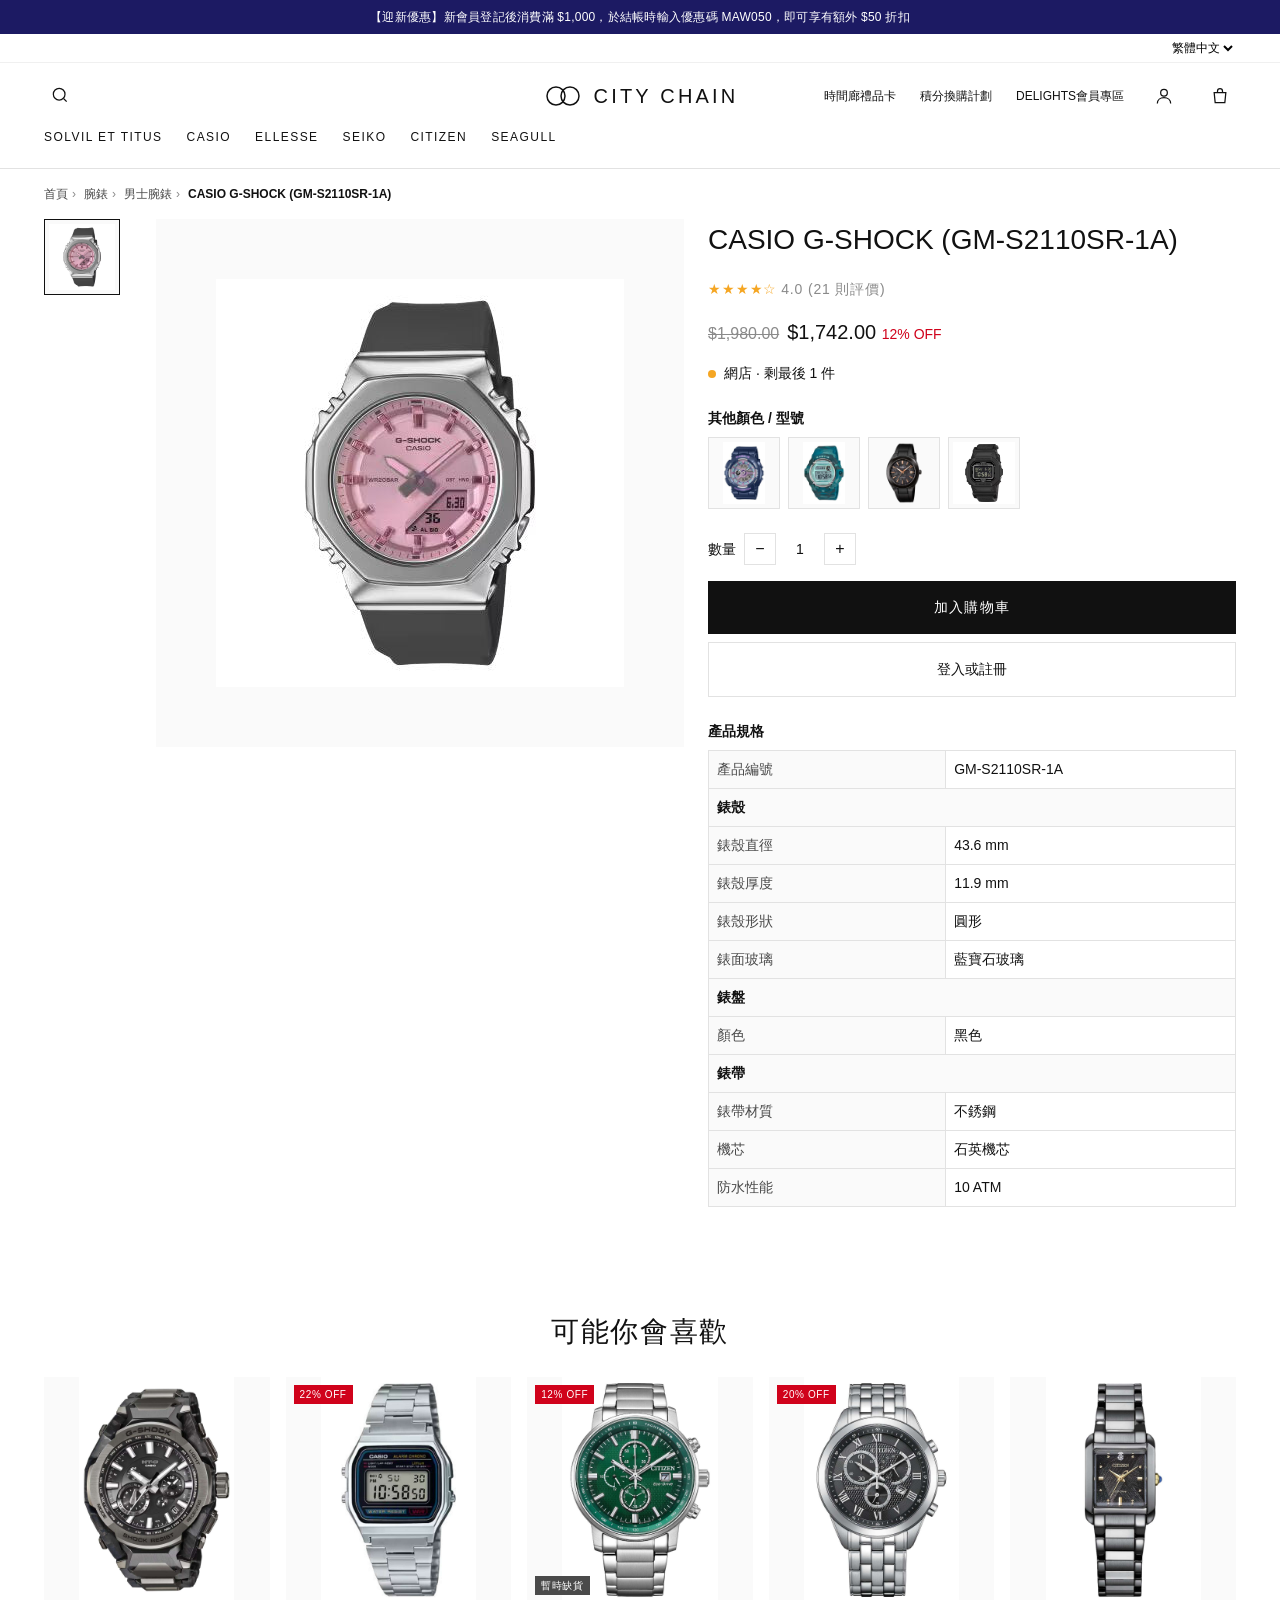
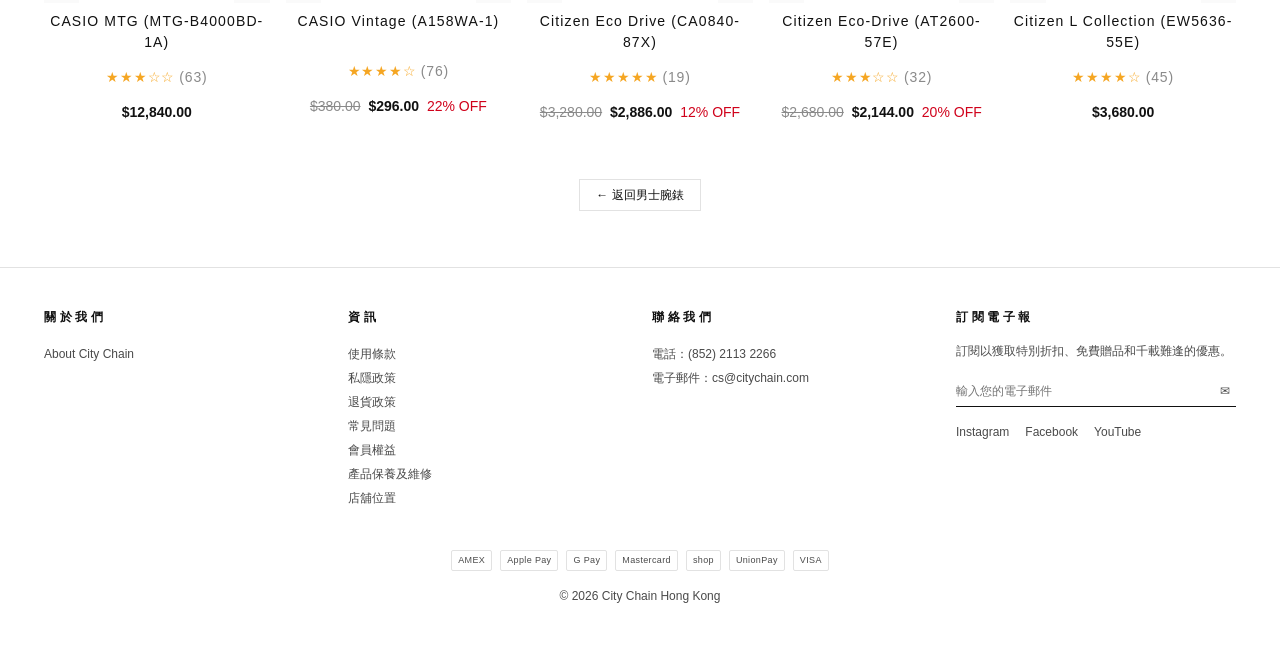
==== product.html @ 3a4e919b "Add files via upload" ====
<!DOCTYPE html>
<html lang="zh-Hant">
<head>
<meta charset="utf-8">
<meta name="viewport" content="width=device-width, initial-scale=1">
<title>產品詳情 | CITY CHAIN 時間廊</title>
<link rel="stylesheet" href="assets/style.css">
</head>
<body>

<a href="#main" class="sr-only">跳至主要內容</a>

<div class="announce">【迎新優惠】新會員登記後消費滿 $1,000，於結帳時輸入優惠碼 MAW050，即可享有額外 $50 折扣</div>

<div class="langbar">
  <div class="wrap">
    <label class="sr-only" for="lang">顯示語言</label>
    <select id="lang" class="lang-select">
      <option>繁體中文</option>
      <option>English</option>
    </select>
  </div>
</div>

<header class="site-header">
  <div class="wrap header-main">
    <div>
      <button class="icon-btn" data-open-search type="button" aria-label="搜尋商品">
        <svg width="20" height="20" viewBox="0 0 24 24" fill="none" stroke="currentColor" stroke-width="1.5" aria-hidden="true">
          <circle cx="11" cy="11" r="7"/><path d="m20 20-3.5-3.5"/>
        </svg>
      </button>
    </div>

    <a class="logo" href="index.html" aria-label="CITY CHAIN 首頁">
      <svg width="42" height="24" viewBox="0 0 42 24" fill="none" stroke="currentColor" stroke-width="1.5" aria-hidden="true">
        <circle cx="14" cy="12" r="9"/><circle cx="28" cy="12" r="9"/>
      </svg>
      CITY CHAIN
    </a>

    <nav class="header-tools" aria-label="會員及購物">
      <a class="hide-sm" href="#">時間廊禮品卡</a>
      <a class="hide-sm" href="#">積分換購計劃</a>
      <a class="hide-sm" href="#">DELIGHTS會員專區</a>
      <a class="icon-btn" href="#" aria-label="登入或註冊">
        <svg width="20" height="20" viewBox="0 0 24 24" fill="none" stroke="currentColor" stroke-width="1.5" aria-hidden="true">
          <circle cx="12" cy="8" r="4"/><path d="M4 21c0-4.4 3.6-7 8-7s8 2.6 8 7"/>
        </svg>
      </a>
      <div class="cart-wrap">
        <a class="icon-btn" href="#" aria-label="購物車">
          <svg width="20" height="20" viewBox="0 0 24 24" fill="none" stroke="currentColor" stroke-width="1.5" aria-hidden="true">
            <path d="M5 8h14l-1.2 12H6.2z"/><path d="M9 8V6a3 3 0 0 1 6 0v2"/>
          </svg>
          <span class="cart-count" id="cartCount" hidden>0</span>
        </a>
        <div class="cart-panel">
          <h3>購物車</h3>
          <div id="cartBody"></div>
        </div>
      </div>
    </nav>
  </div>

  <nav class="brand-nav" aria-label="品牌">
    <div class="wrap">
      <a href="shop.html">SOLVIL ET TITUS</a>
      <a href="shop.html">CASIO</a>
      <a href="shop.html">ELLESSE</a>
      <a href="shop.html">SEIKO</a>
      <a href="shop.html">CITIZEN</a>
      <a href="shop.html">SEAGULL</a>
    </div>
  </nav>
</header>

<div class="search-overlay" id="searchOverlay" role="dialog" aria-modal="true" aria-label="搜尋商品">
  <button class="search-close" id="searchClose" type="button" aria-label="關閉搜尋">&times;</button>
  <div class="search-box">
    <form id="searchForm" role="search">
      <label class="sr-only" for="searchInput">搜尋商品</label>
      <input id="searchInput" type="search" placeholder="搜尋腕錶、品牌或型號…" autocomplete="off">
      <button type="submit" class="icon-btn" aria-label="開始搜尋">
        <svg width="22" height="22" viewBox="0 0 24 24" fill="none" stroke="currentColor" stroke-width="1.5" aria-hidden="true">
          <circle cx="11" cy="11" r="7"/><path d="m20 20-3.5-3.5"/>
        </svg>
      </button>
    </form>
    <div class="search-feedback" id="searchFeedback" role="alert"></div>
  </div>
</div>

<main id="main">
  <div class="wrap">

    <nav class="breadcrumb" aria-label="麵包屑導覽">
      <ol>
        <li><a href="index.html">首頁</a></li>
        <li><a href="shop.html">腕錶</a></li>
        <li><a href="shop.html">男士腕錶</a></li>
        <li aria-current="page" id="crumbCurrent"></li>
      </ol>
    </nav>

    <div class="pdp" id="pdp">

      <!-- Gallery thumbnails -->
      <div class="pdp-thumbs" id="pdpThumbs" role="group" aria-label="產品圖片"></div>

      <!-- Main image -->
      <div class="pdp-stage" id="pdpStage"></div>

      <!-- Buying panel -->
      <div class="pdp-info">
        <h1 id="pdpName"></h1>
        <p id="pdpRating"></p>
        <p class="pdp-price" id="pdpPrice"></p>

        <p class="stock"><span class="dot"></span>網店 · 剩最後 1 件</p>

        <!-- Colour / model variants: the fix for Stage 2 §2.3.
             The original page showed only the chosen colour. -->
        <div class="options">
          <h2>其他顏色 / 型號</h2>
          <div class="option-row" id="pdpColours"></div>
        </div>

        <div class="qty">
          <span style="font-size:14px">數量</span>
          <button type="button" id="qtyMinus" aria-label="減少數量">−</button>
          <output id="qtyOut">1</output>
          <button type="button" id="qtyPlus" aria-label="增加數量">+</button>
        </div>

        <button class="btn-primary" id="addToCart" type="button">加入購物車</button>
        <a class="btn-secondary" href="#">登入或註冊</a>

        <table class="spec" id="pdpSpec"></table>
      </div>
    </div>

    <!-- Related products -->
    <section class="section" aria-labelledby="relHead">
      <div class="section-head"><h2 id="relHead">可能你會喜歡</h2></div>
      <div class="grid grid--5" id="pdpRelated"></div>
    </section>

    <p style="text-align:center;padding-bottom:40px">
      <a class="btn-ghost" href="shop.html">← 返回男士腕錶</a>
    </p>

  </div>
</main>

<footer class="site-footer">
  <div class="wrap">
    <div class="footer-cols">
      <div>
        <h2>關於我們</h2>
        <ul><li><a href="#">About City Chain</a></li></ul>
      </div>
      <div>
        <h2>資訊</h2>
        <ul>
          <li><a href="#">使用條款</a></li>
          <li><a href="#">私隱政策</a></li>
          <li><a href="#">退貨政策</a></li>
          <li><a href="#">常見問題</a></li>
          <li><a href="#">會員權益</a></li>
          <li><a href="#">產品保養及維修</a></li>
          <li><a href="#">店舖位置</a></li>
        </ul>
      </div>
      <div>
        <h2>聯絡我們</h2>
        <ul>
          <li>電話：(852) 2113 2266</li>
          <li>電子郵件：cs@citychain.com</li>
        </ul>
      </div>
      <div>
        <h2>訂閱電子報</h2>
        <p>訂閱以獲取特別折扣、免費贈品和千載難逢的優惠。</p>
        <form class="newsletter" onsubmit="event.preventDefault();this.reset();">
          <label class="sr-only" for="nl">電子郵件地址</label>
          <input id="nl" type="email" placeholder="輸入您的電子郵件" required>
          <button type="submit" class="icon-btn" aria-label="訂閱">✉</button>
        </form>
        <div class="social">
          <a href="#" aria-label="Instagram">Instagram</a>
          <a href="#" aria-label="Facebook">Facebook</a>
          <a href="#" aria-label="YouTube">YouTube</a>
        </div>
      </div>
    </div>

    <div class="footer-base">
      <div class="pay-icons">
        <span>AMEX</span><span>Apple Pay</span><span>G Pay</span><span>Mastercard</span>
        <span>shop</span><span>UnionPay</span><span>VISA</span>
      </div>
      <p>&copy; 2026 City Chain Hong Kong</p>
    </div>
  </div>
</footer>

<button class="to-top" id="toTop" type="button" aria-label="返回頁首">↑</button>

<div class="loader" id="loader" aria-hidden="true">
  <svg width="48" height="48" viewBox="0 0 24 24" fill="none" stroke="currentColor" stroke-width="1.5">
    <circle cx="12" cy="12" r="3"/>
    <path d="M12 2v3M12 19v3M2 12h3M19 12h3M4.9 4.9l2.1 2.1M17 17l2.1 2.1M19.1 4.9 17 7M7 17l-2.1 2.1"/>
  </svg>
</div>

<script src="assets/app.js"></script>
</body>
</html>
---- assets/style.css ----
/* ============================================================
   City Chain Online Shop — Redesign Implementation
   VT6012CEM User Experience Design, Stage 3
   Hand-written CSS3. No frameworks, no dependencies.
   ============================================================ */

/* ---------- 1. Design tokens -------------------------------
   Centralising colour, type and spacing in custom properties
   enforces Norman's principle of CONSISTENCY: every page is
   physically unable to drift from the same palette and scale.
   ----------------------------------------------------------- */
:root {
  --navy:        #1c1a63;
  --ink:         #111111;
  --ink-soft:    #4a4a4a;
  --ink-faint:   #8a8a8a;
  --line:        #e2e2e2;
  --line-soft:   #f0f0f0;
  --bg:          #ffffff;
  --bg-alt:      #fafafa;
  --sale:        #d0021b;
  --accent:      #1c1a63;
  --star:        #f5a623;

  /* Minimum body size 14px so users with presbyopia
     (see persona: users aged 40+) can read without zooming. */
  --fs-xs:   12px;
  --fs-sm:   14px;
  --fs-base: 16px;
  --fs-lg:   20px;
  --fs-xl:   28px;

  --space-1: 4px;
  --space-2: 8px;
  --space-3: 16px;
  --space-4: 24px;
  --space-5: 40px;
  --space-6: 64px;

  --maxw: 1240px;
  --radius: 2px;
  --shadow: 0 2px 12px rgba(0, 0, 0, .08);
  --shadow-lg: 0 8px 32px rgba(0, 0, 0, .16);
  --ease: .18s ease;
}

/* ---------- 2. Reset ---------------------------------------- */
*, *::before, *::after { box-sizing: border-box; }

html { scroll-behavior: smooth; }

body {
  margin: 0;
  font-family: "Helvetica Neue", Helvetica, Arial,
               "PingFang TC", "Microsoft JhengHei", sans-serif;
  font-size: var(--fs-base);
  line-height: 1.5;
  color: var(--ink);
  background: var(--bg);
  -webkit-font-smoothing: antialiased;
}

img { max-width: 100%; display: block; }
a   { color: inherit; text-decoration: none; }
button {
  font: inherit; color: inherit;
  background: none; border: 0; cursor: pointer;
}
ul { list-style: none; margin: 0; padding: 0; }

/* Visible keyboard focus — an accessibility requirement that
   also supports Norman's VISIBILITY principle. */
:focus-visible {
  outline: 2px solid var(--accent);
  outline-offset: 2px;
}

/* Screen-reader-only text */
.sr-only {
  position: absolute; width: 1px; height: 1px;
  padding: 0; margin: -1px; overflow: hidden;
  clip: rect(0 0 0 0); white-space: nowrap; border: 0;
}

.wrap {
  max-width: var(--maxw);
  margin-inline: auto;
  padding-inline: var(--space-4);
}

/* ============================================================
   3. HEADER — identical markup on every page.
   Consistency & standards: the cart, account and search sit in
   the top-right corner where users of other e-commerce sites
   already expect to find them.
   ============================================================ */

.announce {
  background: var(--navy);
  color: #fff;
  font-size: var(--fs-xs);
  text-align: center;
  padding: var(--space-2) var(--space-3);
  letter-spacing: .02em;
}

.langbar {
  border-bottom: 1px solid var(--line-soft);
  font-size: var(--fs-xs);
}
.langbar .wrap {
  display: flex;
  justify-content: flex-end;
  padding-block: 6px;
}
.lang-select {
  border: 0;
  background: transparent;
  font-size: var(--fs-xs);
  cursor: pointer;
}

.site-header {
  position: sticky;
  top: 0;
  z-index: 40;
  background: var(--bg);
  border-bottom: 1px solid var(--line);
}

.header-main {
  display: grid;
  grid-template-columns: 1fr auto 1fr;
  align-items: center;
  padding-block: var(--space-3);
  gap: var(--space-3);
}

.logo {
  display: flex;
  align-items: center;
  gap: 10px;
  justify-self: center;
  font-size: var(--fs-lg);
  font-weight: 400;
  letter-spacing: .16em;
}

.header-tools {
  display: flex;
  align-items: center;
  justify-content: flex-end;
  gap: var(--space-4);
  font-size: var(--fs-xs);
}
.header-tools a:hover { color: var(--accent); }

.icon-btn {
  display: inline-flex;
  align-items: center;
  justify-content: center;
  padding: 6px;
  border-radius: var(--radius);
  transition: background var(--ease), transform var(--ease);
}
/* AFFORDANCE: the control visibly responds to the pointer,
   telling the user it is clickable before they commit. */
.icon-btn:hover { background: var(--line-soft); transform: scale(1.06); }

/* --- brand navigation row --- */
.brand-nav .wrap {
  display: flex;
  gap: var(--space-4);
  padding-bottom: var(--space-3);
  font-size: var(--fs-xs);
  letter-spacing: .12em;
  flex-wrap: wrap;
}
.brand-nav a { padding-bottom: 4px; border-bottom: 2px solid transparent; }
/* FEEDBACK: an underline confirms which item the pointer is on. */
.brand-nav a:hover,
.brand-nav a[aria-current="true"] { border-bottom-color: var(--ink); }

/* --- cart hover panel --- */
.cart-wrap { position: relative; }

.cart-count {
  position: absolute;
  top: -2px; right: -4px;
  min-width: 16px; height: 16px;
  padding: 0 4px;
  border-radius: 999px;
  background: var(--sale);
  color: #fff;
  font-size: 10px;
  line-height: 16px;
  text-align: center;
}
.cart-count[hidden] { display: none; }

.cart-panel {
  position: absolute;
  top: calc(100% + 10px);
  right: 0;
  width: 320px;
  background: #fff;
  border: 1px solid var(--line);
  box-shadow: var(--shadow-lg);
  padding: var(--space-3);
  opacity: 0;
  visibility: hidden;
  transform: translateY(-6px);
  transition: opacity var(--ease), transform var(--ease), visibility var(--ease);
  text-align: left;
}
.cart-wrap:hover .cart-panel,
.cart-wrap:focus-within .cart-panel,
.cart-panel.is-open {
  opacity: 1; visibility: visible; transform: translateY(0);
}
.cart-panel h3 {
  margin: 0 0 var(--space-2);
  font-size: var(--fs-sm);
  letter-spacing: .08em;
}
.cart-line {
  display: grid;
  grid-template-columns: 48px 1fr auto;
  gap: var(--space-2);
  align-items: center;
  padding-block: var(--space-2);
  border-top: 1px solid var(--line-soft);
  font-size: var(--fs-xs);
}
.cart-line .thumb { background: var(--bg-alt); padding: 2px; }
.cart-empty { font-size: var(--fs-xs); color: var(--ink-faint); padding-block: var(--space-3); }
.cart-total {
  display: flex; justify-content: space-between;
  font-size: var(--fs-sm); font-weight: 700;
  padding-top: var(--space-2);
  border-top: 1px solid var(--line);
  margin-top: var(--space-2);
}

/* ============================================================
   4. SEARCH OVERLAY
   Visibility of system status: a failed search must say so.
   ============================================================ */
.search-overlay {
  position: fixed; inset: 0;
  z-index: 60;
  background: rgba(255, 255, 255, .97);
  display: none;
  padding-top: 12vh;
}
.search-overlay[open], .search-overlay.is-open { display: block; }

.search-box {
  max-width: 640px;
  margin-inline: auto;
  padding-inline: var(--space-4);
}
.search-box form { display: flex; border-bottom: 2px solid var(--ink); }
.search-box input {
  flex: 1;
  border: 0;
  padding: var(--space-3) 0;
  font-size: var(--fs-lg);
  background: transparent;
}
.search-box input:focus { outline: none; }

.search-feedback {
  margin-top: var(--space-4);
  padding: var(--space-3);
  border-left: 4px solid var(--sale);
  background: #fff5f5;
  font-size: var(--fs-sm);
  display: none;
}
.search-feedback.is-visible { display: block; }
.search-feedback strong { color: var(--sale); }
.search-feedback ul { margin-top: var(--space-2); }
.search-feedback li { padding-block: 2px; }
.search-feedback a { text-decoration: underline; }

.search-close {
  position: absolute;
  top: var(--space-4); right: var(--space-4);
  font-size: 28px; line-height: 1;
}

/* ============================================================
   5. BREADCRUMB
   MAPPING: shows where the user currently stands, and acts as
   an emergency exit back to any earlier level.
   ============================================================ */
.breadcrumb {
  font-size: var(--fs-xs);
  color: var(--ink-soft);
  padding-block: var(--space-3);
}
.breadcrumb ol { display: flex; flex-wrap: wrap; gap: var(--space-1); list-style: none; margin: 0; padding: 0; }
.breadcrumb li::after { content: "›"; margin-inline: var(--space-1); color: var(--ink-faint); }
.breadcrumb li:last-child::after { content: ""; }
.breadcrumb a:hover { text-decoration: underline; }
.breadcrumb [aria-current="page"] { color: var(--ink); font-weight: 700; }

/* ============================================================
   6. CATEGORY ICON NAVIGATION (home page)
   Match between system and the real world: users who do not
   know watch brands can navigate by a picture of the thing.
   ============================================================ */
.cat-nav {
  display: grid;
  grid-template-columns: repeat(5, 1fr);
  gap: var(--space-3);
  padding-block: var(--space-5);
}
.cat-nav a {
  display: block;
  text-align: center;
  padding: var(--space-3);
  border: 1px solid transparent;
  transition: border-color var(--ease), transform var(--ease);
}
.cat-nav a:hover { border-color: var(--line); transform: translateY(-3px); }
.cat-nav .cat-art {
  aspect-ratio: 1 / 1.15;
  display: grid;
  place-items: center;
  background: var(--bg-alt);
  margin-bottom: var(--space-2);
}
.cat-nav .cat-label {
  font-size: var(--fs-sm);
  letter-spacing: .1em;
}

/* ============================================================
   7. SECTION HEADINGS
   ============================================================ */
.section { padding-block: var(--space-5); }
.section + .section { border-top: 1px solid var(--line-soft); }

.section-head { text-align: center; margin-bottom: var(--space-4); }
.section-head h2 {
  font-size: var(--fs-xl);
  font-weight: 400;
  margin: 0 0 var(--space-3);
  letter-spacing: .06em;
}
.btn-ghost {
  display: inline-block;
  border: 1px solid var(--line);
  padding: 6px var(--space-3);
  font-size: var(--fs-xs);
  transition: background var(--ease), color var(--ease);
}
.btn-ghost:hover { background: var(--ink); color: #fff; }

/* ============================================================
   8. PRODUCT CARD + HOVER SHORTCUTS
   Flexibility & efficiency of use: add to cart, favourite and
   view details without leaving the listing. This is what
   removes mouse clicks from every task.
   ============================================================ */
.grid {
  display: grid;
  gap: var(--space-4) var(--space-3);
}
.grid--5 { grid-template-columns: repeat(5, 1fr); }
.grid--3 { grid-template-columns: repeat(3, 1fr); }

.card { position: relative; text-align: center; }

.card__media {
  position: relative;
  display: block;
  background: var(--bg-alt);
  aspect-ratio: 1 / 1;
  overflow: hidden;
}
.card__media svg { width: 100%; height: 100%; }

.card__badge {
  position: absolute;
  top: var(--space-2); left: var(--space-2);
  background: var(--sale);
  color: #fff;
  font-size: 10px;
  padding: 2px 6px;
  letter-spacing: .06em;
}

.card__actions {
  position: absolute;
  inset-inline: 0;
  bottom: 0;
  display: flex;
  justify-content: center;
  gap: var(--space-2);
  padding: var(--space-2);
  background: rgba(255, 255, 255, .94);
  transform: translateY(100%);
  transition: transform var(--ease);
}
.card:hover .card__actions,
.card:focus-within .card__actions { transform: translateY(0); }

.card__actions button {
  width: 36px; height: 36px;
  display: grid; place-items: center;
  border: 1px solid var(--line);
  background: #fff;
  transition: background var(--ease), color var(--ease);
}
.card__actions button:hover { background: var(--ink); color: #fff; }
/* AFFORDANCE, negative case: an unavailable control is dimmed and
   refuses the pointer, so the user learns before clicking. */
.card__actions button:disabled {
  opacity: .35;
  cursor: not-allowed;
  background: var(--line-soft);
}
.card__actions button:disabled:hover { background: var(--line-soft); color: inherit; }

.card__badge--out {
  top: auto;
  bottom: var(--space-2);
  background: var(--ink-soft);
}
.stock .dot--out { background: var(--ink-faint); }

.card__title {
  /* Product names and prices are the content older users must read,
     so they sit at 14px rather than the 12px used for page chrome. */
  font-size: var(--fs-sm);
  font-weight: 400;
  letter-spacing: .08em;
  margin: var(--space-2) 0 var(--space-1);
  min-height: 2.6em;
}
.card__price { font-size: var(--fs-sm); margin: 0; }
.card__price s { color: var(--ink-faint); margin-right: 4px; }
.card__price .off { color: var(--sale); margin-left: 4px; }

.rating { font-size: var(--fs-sm); color: var(--star); letter-spacing: .06em; }
.rating .count { color: var(--ink-faint); margin-left: 4px; }

/* ============================================================
   9. SHOP PAGE — filters
   The filter groups are split by DIMENSION (movement, gender,
   price, colour, rating) so each control means one thing.
   ============================================================ */
.shop-layout {
  display: grid;
  grid-template-columns: 260px 1fr;
  gap: var(--space-5);
  align-items: start;
  padding-bottom: var(--space-6);
}

.page-title {
  text-align: center;
  font-size: var(--fs-xl);
  font-weight: 400;
  letter-spacing: .1em;
  margin: var(--space-4) 0;
}

/* Category switcher chips. The active chip is filled, so the
   user can always see which category page they are on. */
.cat-chips {
  display: flex;
  flex-wrap: wrap;
  justify-content: center;
  gap: var(--space-2);
  margin-bottom: var(--space-4);
}
.cat-chips a {
  border: 1px solid var(--line);
  border-radius: 999px;
  padding: 6px var(--space-3);
  font-size: var(--fs-sm);
  transition: background var(--ease), color var(--ease), border-color var(--ease);
}
.cat-chips a:hover { border-color: var(--ink); }
.cat-chips a[aria-current="true"] {
  background: var(--ink);
  color: #fff;
  border-color: var(--ink);
}

.filters {
  border: 1px solid var(--line);
  padding: var(--space-3);
  position: sticky;
  top: 150px;
}
.filters > h2 {
  font-size: var(--fs-base);
  margin: 0 0 var(--space-3);
  padding-bottom: var(--space-2);
  border-bottom: 1px solid var(--line);
}

.fgroup { border-top: 1px solid var(--line-soft); padding-block: var(--space-3); }
.fgroup:first-of-type { border-top: 0; }
.fgroup > h3 {
  font-size: var(--fs-sm);
  margin: 0 0 var(--space-2);
  display: flex;
  justify-content: space-between;
  align-items: center;
}
.fgroup label {
  display: flex;
  align-items: center;
  gap: var(--space-2);
  padding-block: 5px;
  font-size: var(--fs-sm);
  cursor: pointer;
}
.fgroup label:hover { color: var(--accent); }

.swatch {
  width: 12px; height: 12px;
  border-radius: 50%;
  border: 1px solid var(--line);
  display: inline-block;
}

.price-row { display: flex; justify-content: space-between; font-size: var(--fs-sm); }
.filters input[type="range"] { width: 100%; }
.scale { display: flex; justify-content: space-between; font-size: 10px; color: var(--ink-faint); }

.btn-clear {
  width: 100%;
  margin-top: var(--space-3);
  border: 1px solid var(--line);
  padding: var(--space-2);
  font-size: var(--fs-xs);
  transition: background var(--ease), color var(--ease);
}
.btn-clear:hover { background: var(--ink); color: #fff; }

.shop-toolbar {
  display: flex;
  justify-content: space-between;
  align-items: center;
  margin-bottom: var(--space-4);
  font-size: var(--fs-sm);
}
.shop-toolbar select { padding: var(--space-2); border: 1px solid var(--line); font-size: var(--fs-sm); }

.result-count { color: var(--ink-soft); }

.no-results {
  grid-column: 1 / -1;
  text-align: center;
  padding: var(--space-6) var(--space-3);
  border: 1px dashed var(--line);
  color: var(--ink-soft);
}

.pagination {
  display: flex;
  justify-content: center;
  gap: var(--space-2);
  margin-top: var(--space-5);
  font-size: var(--fs-sm);
}
.pagination button {
  min-width: 34px; height: 34px;
  border: 1px solid transparent;
}
.pagination button:hover { border-color: var(--line); }
.pagination button[aria-current="true"] { background: var(--ink); color: #fff; }

/* ============================================================
   10. PRODUCT DETAILS PAGE
   ============================================================ */
.pdp {
  display: grid;
  grid-template-columns: 88px 1fr 1fr;
  gap: var(--space-4);
  padding-bottom: var(--space-6);
}

.pdp-thumbs { display: flex; flex-direction: column; gap: var(--space-2); }
.pdp-thumbs button {
  width: 76px;
  height: 76px;
  border: 1px solid var(--line);
  background: var(--bg-alt);
  padding: 4px;
}
.pdp-thumbs button[aria-current="true"] { border-color: var(--ink); }

/* The main product image.

   Deliberately NOT a centred grid or flex box: a centred item is
   sized by its own content, so a percentage height on the child
   has nothing to resolve against and the browser falls back to
   the image's natural size, which then overflows. Absolute
   positioning inside a relative box with a definite aspect ratio
   always resolves, so the photograph is centred and never
   cropped, whatever its proportions. */
.pdp-stage {
  position: relative;
  aspect-ratio: 1 / 1;
  background: var(--bg-alt);
  overflow: hidden;
}
.pdp-stage > .pimg,
.pdp-stage > svg {
  position: absolute;
  inset: var(--space-4);
  margin: auto;
  width: auto;
  height: auto;
  /* inset already reserves the padding, so 100% here means
     "the inset box" — no further shrinking needed. */
  max-width: 100%;
  max-height: 100%;
  object-fit: contain;
}

/* ---- every other place a product image appears ---------------
   Each of these containers has its own definite box, so filling
   it and letter-boxing with object-fit is enough. */
.pimg {
  display: block;
  width: 100%;
  height: 100%;
  object-fit: contain;
}

.cart-line .thumb { display: block; width: 48px; height: 48px; }
.cart-line .thumb > svg,
.card__media > svg { width: 100%; height: 100%; object-fit: contain; }

.pdp-info h1 {
  font-size: var(--fs-xl);
  font-weight: 400;
  margin: 0 0 var(--space-2);
}
.pdp-price { font-size: var(--fs-lg); margin: 0 0 var(--space-3); }
.pdp-price s { color: var(--ink-faint); font-size: var(--fs-base); margin-right: var(--space-2); }

.stock {
  display: flex; align-items: center; gap: var(--space-2);
  font-size: var(--fs-sm);
  margin-bottom: var(--space-3);
}
.stock .dot { width: 8px; height: 8px; border-radius: 50%; background: var(--star); }

/* Primary action: solid, high contrast — it invites pressing. */
.btn-primary {
  display: block;
  width: 100%;
  background: var(--ink);
  color: #fff;
  padding: var(--space-3);
  font-size: var(--fs-sm);
  letter-spacing: .1em;
  text-align: center;
  transition: background var(--ease);
}
.btn-primary:hover { background: var(--accent); }
/* AFFORDANCE, negative case: a dimmed control reads as inoperable. */
.btn-primary:disabled { background: var(--line); color: var(--ink-faint); cursor: not-allowed; }

.btn-secondary {
  display: block;
  width: 100%;
  text-align: center;
  padding: var(--space-3);
  border: 1px solid var(--line);
  margin-top: var(--space-2);
  font-size: var(--fs-sm);
}
.btn-secondary:hover { border-color: var(--ink); }

/* --- colour / option selector (fixes the Stage 2 problem that
       only the selected colour was ever shown) --- */
.options { margin-block: var(--space-4); }
.options h2 { font-size: var(--fs-sm); margin: 0 0 var(--space-2); }
.option-row { display: flex; gap: var(--space-2); flex-wrap: wrap; }
.option-row button {
  width: 72px;
  height: 72px;
  flex: 0 0 auto;
  border: 1px solid var(--line);
  background: var(--bg-alt);
  padding: 4px;
  transition: border-color var(--ease), transform var(--ease);
}
.option-row button:hover { transform: translateY(-2px); }
.option-row button[aria-current="true"] { border-color: var(--ink); border-width: 2px; }

.qty { display: flex; align-items: center; gap: var(--space-2); margin-block: var(--space-3); }
.qty button { width: 32px; height: 32px; border: 1px solid var(--line); }
.qty output { min-width: 32px; text-align: center; font-size: var(--fs-sm); }

.spec { width: 100%; border-collapse: collapse; margin-top: var(--space-4); font-size: var(--fs-sm); }
.spec caption { text-align: left; font-weight: 700; padding-bottom: var(--space-2); }
.spec th, .spec td { border: 1px solid var(--line); padding: var(--space-2); text-align: left; }
.spec th { width: 45%; font-weight: 400; color: var(--ink-soft); background: var(--bg-alt); }
.spec tr.group th { font-weight: 700; color: var(--ink); }

/* ============================================================
   11. TOAST — confirms an action completed.
   ============================================================ */
.toast {
  position: fixed;
  left: 50%; bottom: var(--space-5);
  transform: translate(-50%, 20px);
  background: var(--ink);
  color: #fff;
  padding: var(--space-3) var(--space-4);
  font-size: var(--fs-sm);
  box-shadow: var(--shadow-lg);
  opacity: 0;
  visibility: hidden;
  transition: opacity var(--ease), transform var(--ease), visibility var(--ease);
  z-index: 70;
}
.toast.is-visible { opacity: 1; visibility: visible; transform: translate(-50%, 0); }

/* ============================================================
   12. LOADING INDICATOR (rotating gear)
   Tells the user the system received the click and is working.
   ============================================================ */
.loader {
  position: fixed;
  inset: 0;
  background: rgba(255, 255, 255, .8);
  display: grid;
  place-items: center;
  z-index: 80;
  opacity: 0;
  visibility: hidden;
  transition: opacity var(--ease), visibility var(--ease);
}
.loader.is-visible { opacity: 1; visibility: visible; }
.loader svg { animation: spin 1.1s linear infinite; }
@keyframes spin { to { transform: rotate(360deg); } }

@media (prefers-reduced-motion: reduce) {
  .loader svg { animation: none; }
  html { scroll-behavior: auto; }
  * { transition-duration: .01ms !important; }
}

/* ============================================================
   13. JUMP TO TOP
   ============================================================ */
.to-top {
  position: fixed;
  right: var(--space-4); bottom: var(--space-4);
  width: 44px; height: 44px;
  display: grid; place-items: center;
  background: #fff;
  border: 1px solid var(--line);
  box-shadow: var(--shadow);
  z-index: 50;
  opacity: 0; visibility: hidden;
  transition: opacity var(--ease), visibility var(--ease);
}
.to-top.is-visible { opacity: 1; visibility: visible; }
.to-top:hover { background: var(--ink); color: #fff; }

/* ============================================================
   14. FOOTER
   ============================================================ */
.site-footer {
  border-top: 1px solid var(--line);
  padding-block: var(--space-5);
  font-size: var(--fs-xs);
  color: var(--ink-soft);
}
.footer-cols {
  display: grid;
  grid-template-columns: repeat(4, 1fr);
  gap: var(--space-4);
}
.footer-cols h2 { font-size: var(--fs-xs); letter-spacing: .3em; margin: 0 0 var(--space-3); color: var(--ink); }
.footer-cols li { padding-block: 3px; }
.footer-cols a:hover { text-decoration: underline; }

.newsletter { display: flex; border-bottom: 1px solid var(--ink); margin-top: var(--space-3); }
.newsletter input { flex: 1; border: 0; padding: var(--space-2) 0; background: transparent; font-size: var(--fs-xs); }
.newsletter input:focus { outline: none; }

.social { display: flex; gap: var(--space-3); margin-top: var(--space-3); }
.social a:hover { color: var(--accent); }

.footer-base { text-align: center; margin-top: var(--space-5); }
.pay-icons {
  display: flex; justify-content: center; gap: var(--space-2);
  margin: var(--space-3) 0;
  flex-wrap: wrap;
}
.pay-icons span {
  border: 1px solid var(--line);
  border-radius: var(--radius);
  padding: 3px 6px;
  font-size: 9px;
  letter-spacing: .04em;
}

/* ============================================================
   15. RESPONSIVE
   User feedback from Stage 3 asked for a mobile view.
   ============================================================ */
@media (max-width: 1024px) {
  .grid--5 { grid-template-columns: repeat(3, 1fr); }
  .shop-layout { grid-template-columns: 220px 1fr; }
  .pdp { grid-template-columns: 72px 1fr; }
  .pdp-info { grid-column: 1 / -1; }
  .footer-cols { grid-template-columns: repeat(2, 1fr); }
}

@media (max-width: 720px) {
  .header-main { grid-template-columns: auto 1fr auto; }
  .header-tools .hide-sm { display: none; }
  .cat-nav { grid-template-columns: repeat(3, 1fr); }
  .grid--5, .grid--3 { grid-template-columns: repeat(2, 1fr); }
  .shop-layout { grid-template-columns: 1fr; }
  .filters { position: static; }
  .section-head h2 { font-size: var(--fs-lg); }
  .cart-panel { width: min(320px, calc(100vw - 32px)); }
}
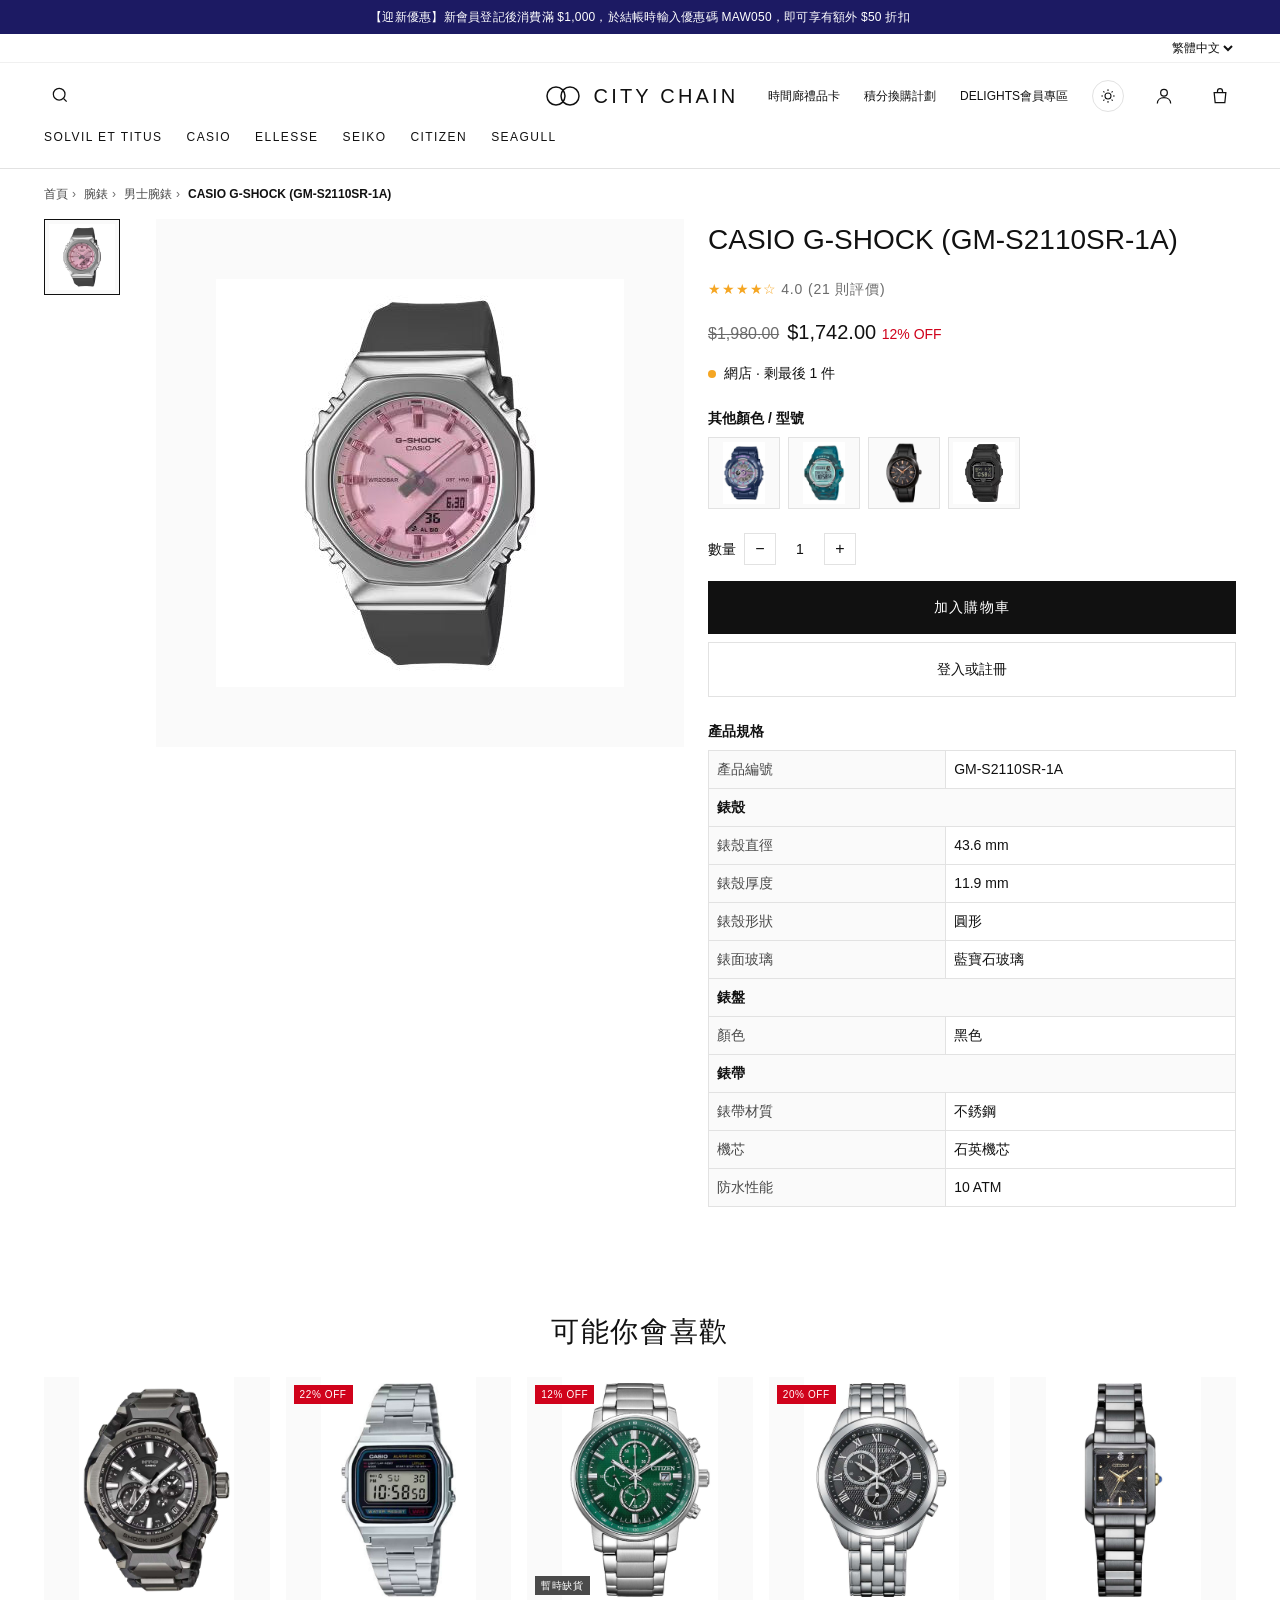
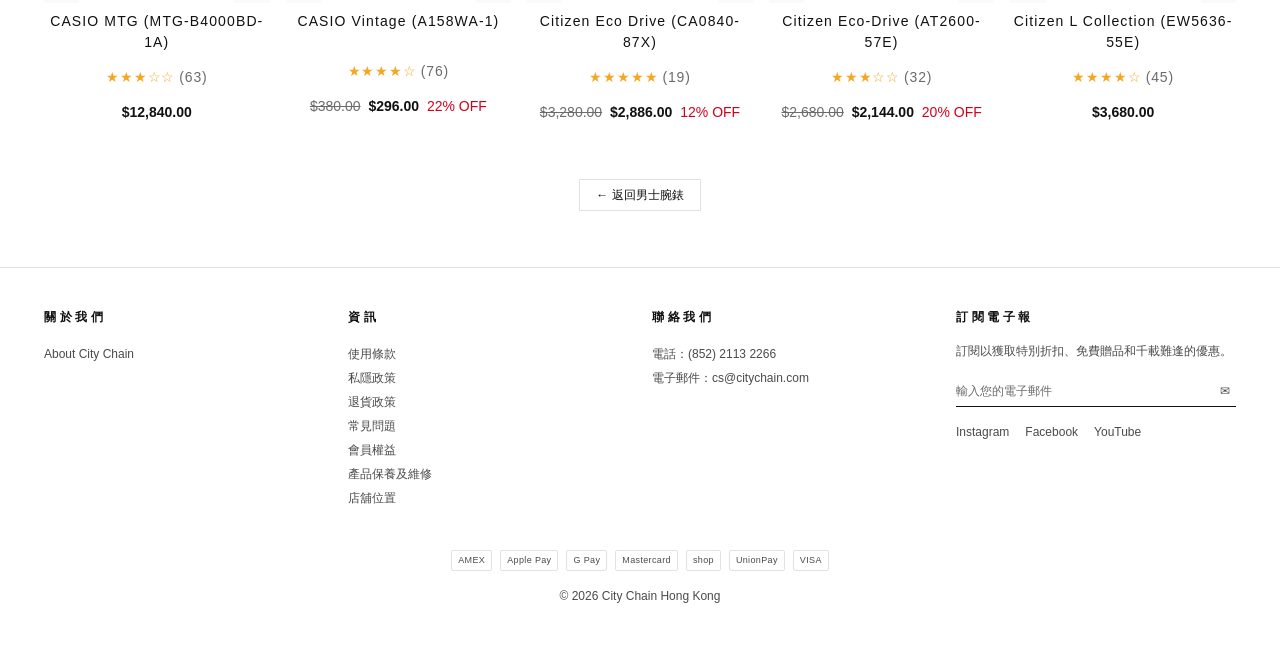
==== commit 2d2a10a9: "updated" ====
--- a/product.html
+++ b/product.html
@@ -43,7 +43,20 @@
       <a class="hide-sm" href="#">時間廊禮品卡</a>
       <a class="hide-sm" href="#">積分換購計劃</a>
       <a class="hide-sm" href="#">DELIGHTS會員專區</a>
-      <a class="icon-btn" href="#" aria-label="登入或註冊">
+      <button class="theme-toggle" id="themeToggle" type="button" aria-pressed="false"
+              aria-label="切換至深色主題" title="切換至深色主題">
+        <svg class="icon-sun" width="16" height="16" viewBox="0 0 24 24" fill="none"
+             stroke="currentColor" stroke-width="1.6" aria-hidden="true">
+          <circle cx="12" cy="12" r="4.5"/>
+          <path d="M12 2v2.5M12 19.5V22M2 12h2.5M19.5 12H22M4.9 4.9l1.8 1.8M17.3 17.3l1.8 1.8M19.1 4.9l-1.8 1.8M6.7 17.3l-1.8 1.8"/>
+        </svg>
+        <svg class="icon-moon" width="16" height="16" viewBox="0 0 24 24" fill="none"
+             stroke="currentColor" stroke-width="1.6" aria-hidden="true">
+          <path d="M20 14.5A8.5 8.5 0 0 1 9.5 4a8.5 8.5 0 1 0 10.5 10.5z"/>
+        </svg>
+      </button>
+
+      <a class="icon-btn" href="#" data-open-login aria-label="登入或註冊">
         <svg width="20" height="20" viewBox="0 0 24 24" fill="none" stroke="currentColor" stroke-width="1.5" aria-hidden="true">
           <circle cx="12" cy="8" r="4"/><path d="M4 21c0-4.4 3.6-7 8-7s8 2.6 8 7"/>
         </svg>
@@ -134,7 +147,7 @@
         </div>
 
         <button class="btn-primary" id="addToCart" type="button">加入購物車</button>
-        <a class="btn-secondary" href="#">登入或註冊</a>
+        <a class="btn-secondary" href="#" data-open-login>登入或註冊</a>
 
         <table class="spec" id="pdpSpec"></table>
       </div>
@@ -158,7 +171,7 @@
     <div class="footer-cols">
       <div>
         <h2>關於我們</h2>
-        <ul><li><a href="#">About City Chain</a></li></ul>
+        <ul><li><a href="about.html">About City Chain</a></li></ul>
       </div>
       <div>
         <h2>資訊</h2>
--- a/assets/style.css
+++ b/assets/style.css
@@ -13,7 +13,9 @@
   --navy:        #1c1a63;
   --ink:         #111111;
   --ink-soft:    #4a4a4a;
-  --ink-faint:   #8a8a8a;
+  /* Raised from #8a8a8a, which measured only 3.45:1 on white and so
+     failed WCAG AA for the fine print in pop-ups. */
+  --ink-faint:   #6b6b6b;
   --line:        #e2e2e2;
   --line-soft:   #f0f0f0;
   --bg:          #ffffff;
@@ -21,6 +23,11 @@
   --sale:        #d0021b;
   --accent:      #1c1a63;
   --star:        #f5a623;
+  /* Text drawn ON a coloured fill. Kept as its own token because the
+     fill lightens in the dark theme, so the text on it must darken —
+     a hard-coded white silently fails there. */
+  --sale-ink:    #ffffff;
+  --navy-ink:    #ffffff;
 
   /* Minimum body size 14px so users with presbyopia
      (see persona: users aged 40+) can read without zooming. */
@@ -44,6 +51,36 @@
   --ease: .18s ease;
 }
 
+/* ---------- 1b. Dark theme -----------------------------------
+   Only the tokens are redeclared. Because every rule below reads
+   colour through a variable, the whole interface re-themes from
+   this one block — the same CONSISTENCY argument as section 5.4.
+   Requested by participants during the evaluation.
+   ----------------------------------------------------------- */
+[data-theme="dark"] {
+  --navy:      #8f96d6;
+  --ink:       #f1f2f6;
+  --ink-soft:  #c2c5cf;
+  --ink-faint: #8a8e9b;
+  --line:      #33363f;
+  --line-soft: #262931;
+  --bg:        #16181d;
+  --bg-alt:    #1e2128;
+  --sale:      #ff6b6b;
+  --accent:    #8f96d6;
+  --star:      #ffc247;
+  /* Both fills are lighter here than in the light theme, so the text
+     on them flips to dark rather than staying white. */
+  --sale-ink:  #16181d;
+  --navy-ink:  #16181d;
+  --shadow:    0 2px 12px rgba(0, 0, 0, .5);
+  --shadow-lg: 0 8px 32px rgba(0, 0, 0, .6);
+}
+
+/* Product photographs are shot on white, so they are softened
+   very slightly in dark mode to avoid glare. */
+[data-theme="dark"] .pimg { filter: brightness(.94); }
+
 /* ---------- 2. Reset ---------------------------------------- */
 *, *::before, *::after { box-sizing: border-box; }
 
@@ -66,6 +103,19 @@
   font: inherit; color: inherit;
   background: none; border: 0; cursor: pointer;
 }
+
+/* Text fields do not inherit colour from the page the way ordinary
+   text does — the browser gives them its own near-black default. On
+   the dark theme that left typed text almost invisible against the
+   dark background. Binding them to the --ink token instead means the
+   text is white in the dark theme and near-black in the light one,
+   from a single declaration. */
+input, select, textarea {
+  font-family: inherit;
+  color: var(--ink);
+}
+input::placeholder, textarea::placeholder { color: var(--ink-faint); opacity: 1; }
+
 ul { list-style: none; margin: 0; padding: 0; }
 
 /* Visible keyboard focus — an accessibility requirement that
@@ -97,7 +147,7 @@
 
 .announce {
   background: var(--navy);
-  color: #fff;
+  color: var(--navy-ink);
   font-size: var(--fs-xs);
   text-align: center;
   padding: var(--space-2) var(--space-3);
@@ -191,7 +241,7 @@
   padding: 0 4px;
   border-radius: 999px;
   background: var(--sale);
-  color: #fff;
+  color: var(--sale-ink);
   font-size: 10px;
   line-height: 16px;
   text-align: center;
@@ -203,7 +253,7 @@
   top: calc(100% + 10px);
   right: 0;
   width: 320px;
-  background: #fff;
+  background: var(--bg);
   border: 1px solid var(--line);
   box-shadow: var(--shadow-lg);
   padding: var(--space-3);
@@ -249,7 +299,7 @@
 .search-overlay {
   position: fixed; inset: 0;
   z-index: 60;
-  background: rgba(255, 255, 255, .97);
+  background: var(--bg);
   display: none;
   padding-top: 12vh;
 }
@@ -267,7 +317,15 @@
   padding: var(--space-3) 0;
   font-size: var(--fs-lg);
   background: transparent;
-}
+  /* White on the dark theme, near-black on the light one. Stated here
+     as well as in the reset so the search field cannot lose it. */
+  color: var(--ink);
+  caret-color: var(--ink);
+}
+.search-box input::placeholder { color: var(--ink-faint); opacity: 1; }
+/* Remove the browser's own clear button, which renders as a dark
+   cross that disappears against the dark background. */
+.search-box input::-webkit-search-cancel-button { -webkit-appearance: none; }
 .search-box input:focus { outline: none; }
 
 .search-feedback {
@@ -279,6 +337,7 @@
   display: none;
 }
 .search-feedback.is-visible { display: block; }
+[data-theme="dark"] .search-feedback { background: #33222a; }
 .search-feedback strong { color: var(--sale); }
 .search-feedback ul { margin-top: var(--space-2); }
 .search-feedback li { padding-block: 2px; }
@@ -357,7 +416,7 @@
   font-size: var(--fs-xs);
   transition: background var(--ease), color var(--ease);
 }
-.btn-ghost:hover { background: var(--ink); color: #fff; }
+.btn-ghost:hover { background: var(--ink); color: var(--bg); }
 
 /* ============================================================
    8. PRODUCT CARD + HOVER SHORTCUTS
@@ -387,7 +446,7 @@
   position: absolute;
   top: var(--space-2); left: var(--space-2);
   background: var(--sale);
-  color: #fff;
+  color: var(--sale-ink);
   font-size: 10px;
   padding: 2px 6px;
   letter-spacing: .06em;
@@ -401,7 +460,7 @@
   justify-content: center;
   gap: var(--space-2);
   padding: var(--space-2);
-  background: rgba(255, 255, 255, .94);
+  background: var(--bg);
   transform: translateY(100%);
   transition: transform var(--ease);
 }
@@ -412,10 +471,10 @@
   width: 36px; height: 36px;
   display: grid; place-items: center;
   border: 1px solid var(--line);
-  background: #fff;
+  background: var(--bg);
   transition: background var(--ease), color var(--ease);
 }
-.card__actions button:hover { background: var(--ink); color: #fff; }
+.card__actions button:hover { background: var(--ink); color: var(--bg); }
 /* AFFORDANCE, negative case: an unavailable control is dimmed and
    refuses the pointer, so the user learns before clicking. */
 .card__actions button:disabled {
@@ -488,11 +547,12 @@
 .cat-chips a:hover { border-color: var(--ink); }
 .cat-chips a[aria-current="true"] {
   background: var(--ink);
-  color: #fff;
+  color: var(--bg);
   border-color: var(--ink);
 }
 
 .filters {
+  background: var(--bg);
   border: 1px solid var(--line);
   padding: var(--space-3);
   position: sticky;
@@ -524,6 +584,14 @@
 }
 .fgroup label:hover { color: var(--accent); }
 
+/* How many products each option is worth, so the user can judge
+   a filter before spending a click on it. */
+.fcount { color: var(--ink-faint); font-size: var(--fs-xs); }
+
+/* The brand list is the longest group; cap it and let it scroll
+   rather than pushing price and colour off the screen. */
+#brandGroup { max-height: 168px; overflow-y: auto; }
+
 .swatch {
   width: 12px; height: 12px;
   border-radius: 50%;
@@ -543,7 +611,7 @@
   font-size: var(--fs-xs);
   transition: background var(--ease), color var(--ease);
 }
-.btn-clear:hover { background: var(--ink); color: #fff; }
+.btn-clear:hover { background: var(--ink); color: var(--bg); }
 
 .shop-toolbar {
   display: flex;
@@ -552,7 +620,14 @@
   margin-bottom: var(--space-4);
   font-size: var(--fs-sm);
 }
-.shop-toolbar select { padding: var(--space-2); border: 1px solid var(--line); font-size: var(--fs-sm); }
+/* The sort menu is the one control with a solid background, so it
+   needs the themed background as well as the themed text. */
+.shop-toolbar select {
+  padding: var(--space-2);
+  border: 1px solid var(--line);
+  font-size: var(--fs-sm);
+  background: var(--bg);
+}
 
 .result-count { color: var(--ink-soft); }
 
@@ -576,7 +651,7 @@
   border: 1px solid transparent;
 }
 .pagination button:hover { border-color: var(--line); }
-.pagination button[aria-current="true"] { background: var(--ink); color: #fff; }
+.pagination button[aria-current="true"] { background: var(--ink); color: var(--bg); }
 
 /* ============================================================
    10. PRODUCT DETAILS PAGE
@@ -638,6 +713,35 @@
 }
 
 .cart-line .thumb { display: block; width: 48px; height: 48px; }
+
+/* price and remove button share the right-hand column */
+.cart-line__end {
+  display: flex;
+  align-items: center;
+  gap: var(--space-2);
+  white-space: nowrap;
+}
+
+/* USER CONTROL: every line can be undone, in one click.
+   Kept quiet until hovered so it does not compete with the
+   product itself, but always present and always reachable. */
+.cart-remove {
+  width: 22px; height: 22px;
+  flex: 0 0 auto;
+  display: grid; place-items: center;
+  border: 1px solid var(--line);
+  border-radius: 999px;
+  font-size: 15px;
+  line-height: 1;
+  color: var(--ink-soft);
+  transition: background var(--ease), color var(--ease), border-color var(--ease);
+}
+.cart-remove:hover,
+.cart-remove:focus-visible {
+  background: var(--sale);
+  border-color: var(--sale);
+  color: var(--sale-ink);
+}
 .cart-line .thumb > svg,
 .card__media > svg { width: 100%; height: 100%; object-fit: contain; }
 
@@ -661,7 +765,7 @@
   display: block;
   width: 100%;
   background: var(--ink);
-  color: #fff;
+  color: var(--bg);
   padding: var(--space-3);
   font-size: var(--fs-sm);
   letter-spacing: .1em;
@@ -718,7 +822,9 @@
   left: 50%; bottom: var(--space-5);
   transform: translate(-50%, 20px);
   background: var(--ink);
-  color: #fff;
+  /* Inverts with the theme. A hard-coded #fff here rendered white on
+     the near-white --ink of the dark theme: 1.12:1, invisible. */
+  color: var(--bg);
   padding: var(--space-3) var(--space-4);
   font-size: var(--fs-sm);
   box-shadow: var(--shadow-lg);
@@ -736,7 +842,8 @@
 .loader {
   position: fixed;
   inset: 0;
-  background: rgba(255, 255, 255, .8);
+  background: var(--bg);
+  opacity: .8;
   display: grid;
   place-items: center;
   z-index: 80;
@@ -762,7 +869,7 @@
   right: var(--space-4); bottom: var(--space-4);
   width: 44px; height: 44px;
   display: grid; place-items: center;
-  background: #fff;
+  background: var(--bg);
   border: 1px solid var(--line);
   box-shadow: var(--shadow);
   z-index: 50;
@@ -770,7 +877,7 @@
   transition: opacity var(--ease), visibility var(--ease);
 }
 .to-top.is-visible { opacity: 1; visibility: visible; }
-.to-top:hover { background: var(--ink); color: #fff; }
+.to-top:hover { background: var(--ink); color: var(--bg); }
 
 /* ============================================================
    14. FOOTER
@@ -833,3 +940,144 @@
   .section-head h2 { font-size: var(--fs-lg); }
   .cart-panel { width: min(320px, calc(100vw - 32px)); }
 }
+
+
+/* ============================================================
+   16. THEME TOGGLE
+   USER CONTROL: the interface is the user's to set, and the
+   choice is remembered between visits.
+   ============================================================ */
+.theme-toggle {
+  display: inline-flex;
+  align-items: center;
+  justify-content: center;
+  width: 32px; height: 32px;
+  border: 1px solid var(--line);
+  border-radius: 999px;
+  background: transparent;
+  color: var(--ink);
+  transition: background var(--ease), border-color var(--ease);
+}
+.theme-toggle:hover { background: var(--line-soft); border-color: var(--ink); }
+.theme-toggle .icon-moon { display: none; }
+[data-theme="dark"] .theme-toggle .icon-sun  { display: none; }
+[data-theme="dark"] .theme-toggle .icon-moon { display: inline; }
+
+/* ============================================================
+   17. LOGIN OVERLAY
+   Built once in app.js and reused on every page, so the sign-in
+   procedure cannot differ between screens.
+   ============================================================ */
+.login-overlay {
+  position: fixed; inset: 0;
+  z-index: 70;
+  background: rgba(0, 0, 0, .45);
+  display: none;
+  place-items: center;
+  padding: var(--space-4);
+}
+.login-overlay.is-open { display: grid; }
+
+.login-card {
+  width: min(420px, 100%);
+  background: var(--bg);
+  border: 1px solid var(--line);
+  box-shadow: var(--shadow-lg);
+  padding: var(--space-5) var(--space-4) var(--space-4);
+  position: relative;
+}
+.login-card h2 {
+  margin: 0 0 var(--space-1);
+  font-size: var(--fs-lg);
+  font-weight: 400;
+  letter-spacing: .08em;
+  text-align: center;
+}
+.login-card .sub {
+  margin: 0 0 var(--space-4);
+  font-size: var(--fs-sm);
+  color: var(--ink-soft);
+  text-align: center;
+}
+.login-close {
+  position: absolute;
+  top: var(--space-2); right: var(--space-3);
+  font-size: 24px; line-height: 1;
+  color: var(--ink-soft);
+}
+.login-close:hover { color: var(--ink); }
+
+.field { margin-bottom: var(--space-3); }
+.field label {
+  display: block;
+  font-size: var(--fs-sm);
+  margin-bottom: var(--space-1);
+}
+.field input {
+  width: 100%;
+  padding: 10px var(--space-2);
+  border: 1px solid var(--line);
+  background: var(--bg);
+  color: var(--ink);
+  font-size: var(--fs-sm);
+}
+.field input:focus { outline: 2px solid var(--accent); outline-offset: 1px; }
+/* FEEDBACK: an invalid field states what is wrong, next to the
+   field that is wrong. */
+.field.is-invalid input { border-color: var(--sale); }
+.field .err {
+  display: none;
+  margin-top: 4px;
+  font-size: var(--fs-xs);
+  color: var(--sale);
+}
+.field.is-invalid .err { display: block; }
+
+.login-note {
+  margin-top: var(--space-3);
+  font-size: var(--fs-xs);
+  color: var(--ink-faint);
+  text-align: center;
+}
+
+/* ============================================================
+   18. ABOUT PAGE
+   ============================================================ */
+.about-hero {
+  background: var(--bg-alt);
+  padding: var(--space-5) var(--space-4);
+  text-align: center;
+  margin-bottom: var(--space-5);
+}
+.about-hero h1 {
+  margin: 0 0 var(--space-2);
+  font-size: var(--fs-xl);
+  font-weight: 400;
+  letter-spacing: .08em;
+}
+.about-hero p {
+  margin: 0 auto;
+  max-width: 60ch;
+  color: var(--ink-soft);
+  font-size: var(--fs-sm);
+}
+.about-grid {
+  display: grid;
+  grid-template-columns: repeat(3, 1fr);
+  gap: var(--space-4);
+  padding-bottom: var(--space-6);
+}
+.about-grid section {
+  border: 1px solid var(--line);
+  padding: var(--space-4);
+}
+.about-grid h2 {
+  margin: 0 0 var(--space-2);
+  font-size: var(--fs-base);
+  letter-spacing: .04em;
+}
+.about-grid p { margin: 0; font-size: var(--fs-sm); color: var(--ink-soft); }
+
+@media (max-width: 720px) {
+  .about-grid { grid-template-columns: 1fr; }
+}
